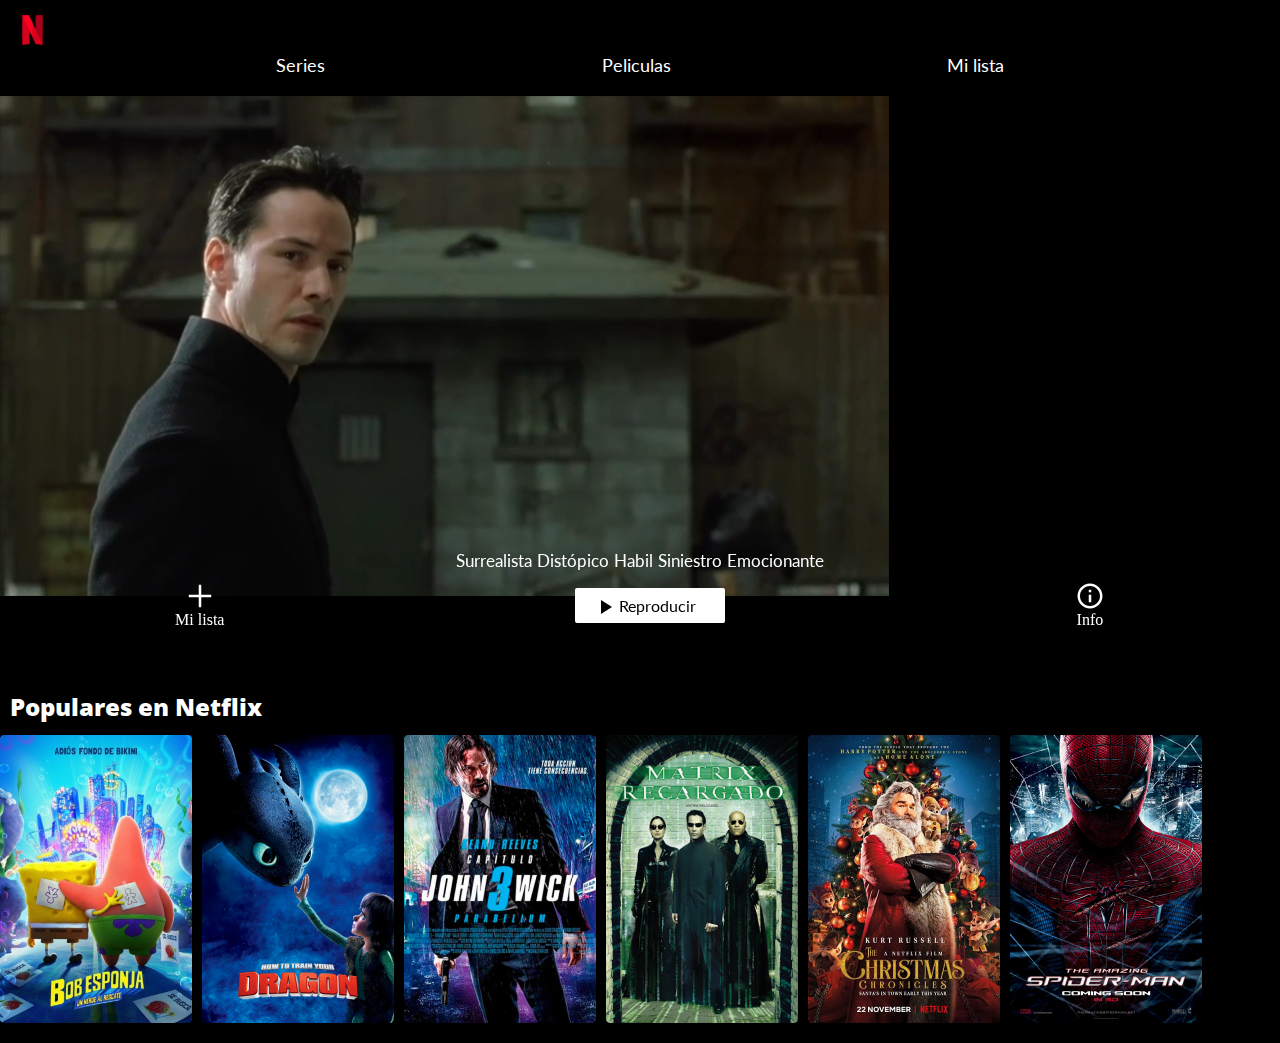
==== index.html @ ab686a57 "Avance de las secciones de peliculas" ====
<!DOCTYPE html>
<html lang="es">
<head>
    <meta charset="UTF-8">
    <meta http-equiv="X-UA-Compatible" content="IE=edge">
    <link rel="shortcut icon" href="./images/logo-netflix.png" type="image/x-icon">
    <meta name="viewport" content="width=device-width, initial-scale=1.0">
    <title>Reto Netflix</title>
    <link rel="stylesheet" href="styles.css">
</head>
<body>

    <header>

        <!--Contenedor logo superior y degradado-->
        <div class="container-logo">
           <img src="./images/logo-netflix.png" alt="Logo oficial Netflix">
        </div>
        <!--Contenedor Menu Pincipal-->
        <div class="container-menu">
           <ul>
               <li><a href="#">Series</a></li>
               <li><a href="#">Peliculas</a></li>
               <li><a href="#">Mi lista</a></li>
           </ul>
        </div>

        <div class="container-video">
            <video autoplay muted loop src="./images/matrix.mp4"></video>
        </div>

        <!--Contenedor temas y buttons-->
        <div class="containerlistbuttons">
            <div class="container-lista">
                <ul>
                    <li>Surrealista</li>
                    <li>Distópico</li>
                    <li>Habil</li>
                    <li>Siniestro</li>
                    <li>Emocionante</li>
                </ul>
            </div>

            <div class="contenedor-buttons">
                <div class="const-lista">
                    <img src="./images/iconos/plus.svg" alt="Icono de añadir">
                    <p>Mi lista</p>
                </div>
                <div class="const-play">
                    <button>Reproducir</button>
                </div>
                <div class="const-info">
                    <img src="./images/iconos/info.svg" alt="Icono Info">
                    <p>Info</p>
                </div>
            </div>
        </div>
         
    </header>

    <nav>
       <section>
           <h1>Populares en Netflix</h1>
           <div class="container-caratulas">
               <img src="./images/caratulas/bob.png" alt="">
               <img src="./images/caratulas/dragon.png" alt="">
               <img src="./images/caratulas/john.png" alt="">
               <img src="./images/caratulas/matrix.png" alt="">
               <img src="./images/caratulas/santa.png" alt="">
               <img src="./images/caratulas/spider-man.png" alt="">
           </div>
       </section>
    </nav>

<script src="script.js"></script> 
</body>
</html>
---- styles.css ----
@import url('https://fonts.googleapis.com/css2?family=Open+Sans:wght@600&display=swap');
@import url('https://fonts.googleapis.com/css2?family=Lato:wght@300&display=swap');


*{
    margin: 0;
    padding: 0;
    box-sizing: border-box;
}

html{
    scroll-behavior: smooth;
}

body{
    color: white;
    background-color: black;
}

/*Variables de color y fuentes*/
:root{
    --fuentetitulos: 'Open Sans', sans-serif;
    --fuentetextos: 'Lato', sans-serif;
    --colornegronetflix : #141414;
    --colorblanconetflix : white;
}


/*Estilos Header*/

header{
    width: 100%;
    height: auto;
    display: flex;
    flex-direction: column;
    
}

.container-video video{
    height: 500px;
}

.container-video{
    overflow: hidden;
}

.container-logo{
    width: 100%;
    padding: 10px;
}

.container-logo img{
    height: 30px;
    position: relative;
    left: 12px;
    top: 5px;
}

.container-menu{
    width: 100%;
    display: flex;
    padding-bottom: 20px;
}

.container-menu ul{
    display: flex;
    justify-content: space-evenly;
    width: 100%;
}

.container-menu ul li{
   list-style: none;
   font-size: 18px;
   font-family: var(--fuentetextos);
}

.container-menu ul li a{
    text-decoration: none;
    color: white;
    
}

.containerlistbuttons{
    position: absolute;
    top: 550px;
    display: flex;
    flex-direction: column;
    align-items: center;
    width: 100%;
}

.container-lista{
    display: flex;
    width: 100%;
    justify-content: center;
    overflow: hidden;
}

.container-lista ul{
    display: flex;
    gap: 5px;
}

.container-lista ul li{
    list-style: none;
    font-size: 17px;
    font-family: var(--fuentetextos);
}

.contenedor-buttons{
    display: flex;
    width: 100%;
    justify-content: space-around;
    align-items: center;
    padding-top: 10px;
}

.const-lista, .const-info{
    display: flex;
    flex-direction: column;
    align-items: center;
}

.const-info img, .const-lista img{
    width: 30px;
}

.const-play button{
    background-color: #FFFFFF;
    width: 150px;
    height: 35px;
    border: none;
    font-size: 16px;
    font-family: var(--fuentetextos);
    border-radius: 2px;
    outline: none;
    padding-left: 16px;
    background-image: url("./images/iconos/play.svg");
    background-repeat: no-repeat;
    background-attachment: scroll;
    background-position-y: 7px;
    background-position-x: 18px ;
}

/*Estilos Nav*/
nav{
    width: 100%;
    padding-top: 90px;
    display: flex;
}

nav section{
    width: 100%;
    display: flex;
    flex-direction: column;
}

nav section h1{
    align-self: flex-start;
    padding-bottom: 12px;
    margin-left: 10px;
    font-size: 24px;
    font-family: var(--fuentetitulos);
    font-weight: 800;

}

section .container-caratulas{
    width: 100%;
    display: flex;
    flex-direction: row;
    gap: 10px;
    overflow: auto;
    padding-bottom: 20px;
}
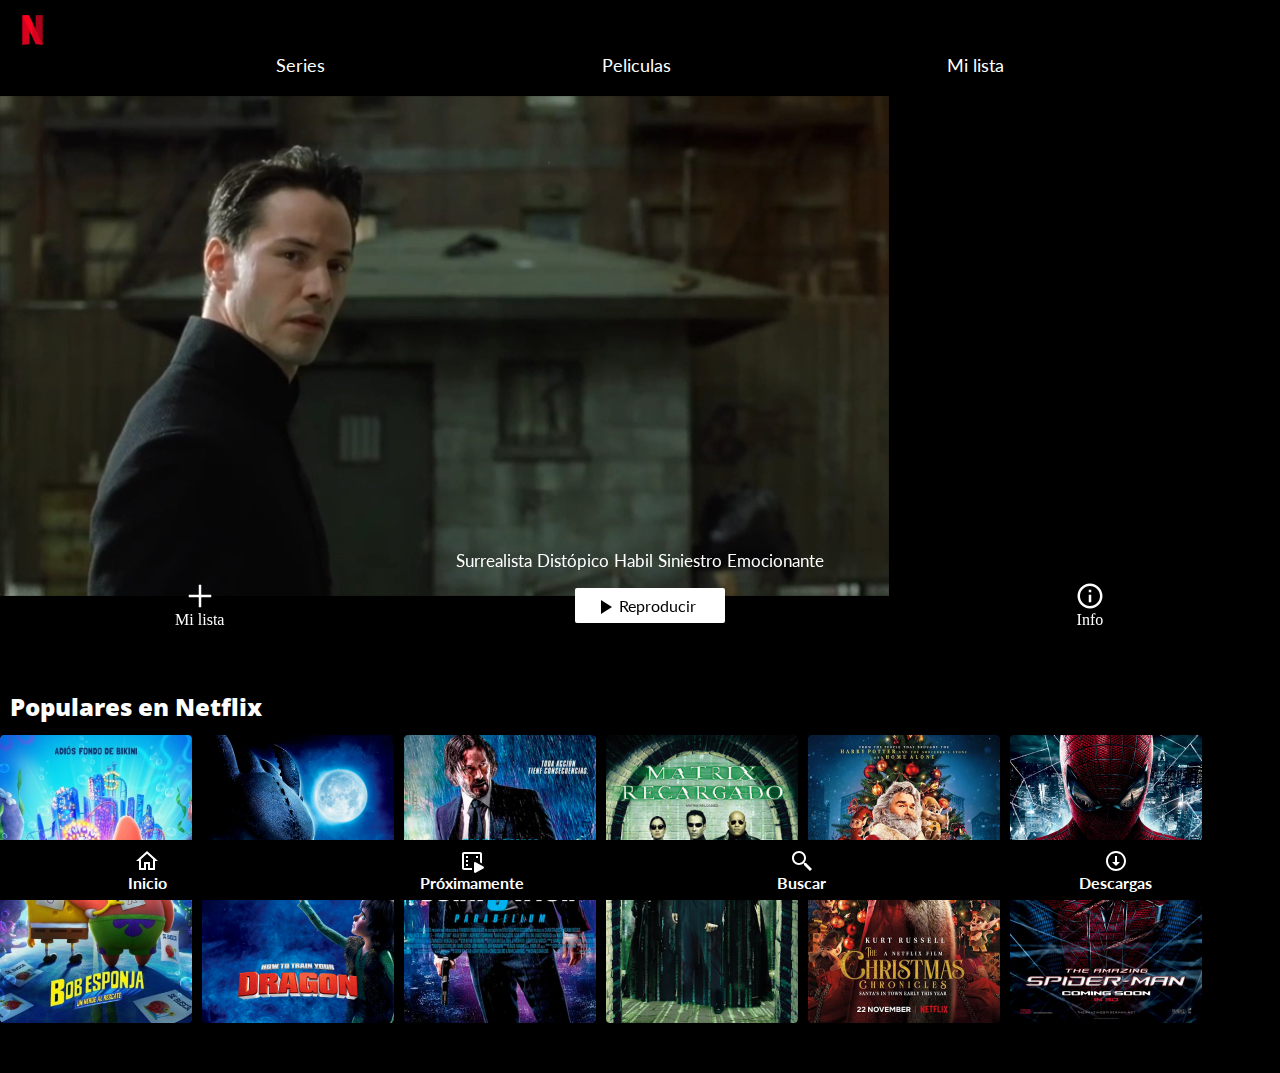
==== commit 0079117c: "Se agrego el footer" ====
--- a/index.html
+++ b/index.html
@@ -72,6 +72,26 @@
        </section>
     </nav>
 
+
+    <footer>
+        <div class="icon-inicio">
+           <img src="./images/iconos/home.svg" alt="">
+           <p>Inicio</p>
+        </div>
+        <div class="icon-proximamente">
+           <img src="./images/iconos/cinema.svg" alt="">
+           <p>Próximamente</p>
+        </div>
+        <div class="icon-buscar">
+           <img src="./images/iconos/search.svg" alt="">
+           <p>Buscar</p>
+        </div>
+        <div class="icon-descargas">
+           <img src="./images/iconos/dowload.svg" alt="">
+           <p>Descargas</p>
+        </div>
+    </footer>
+
 <script src="script.js"></script> 
 </body>
 </html>--- a/styles.css
+++ b/styles.css
@@ -171,5 +171,30 @@
     flex-direction: row;
     gap: 10px;
     overflow: auto;
-    padding-bottom: 20px;
+    padding-bottom: 50px;
+}
+
+/*Estilos footer*/
+footer{
+    width: 100%;
+    height: 60px;
+    position: fixed;
+    background-color: black;
+    z-index: 5;
+    color: white;
+    bottom: 0px;
+    display: flex;
+    justify-content: space-around;
+    align-items: center;
+    border: 1px solid black;
+}
+
+footer .icon-inicio, .icon-proximamente, .icon-buscar, .icon-descargas{
+    display: flex;
+    flex-direction: column;
+    align-items: center;
+    cursor: pointer;
+    font-size: 16px;
+    font-family: var(--fuentetextos);
+    font-weight: bold;
 }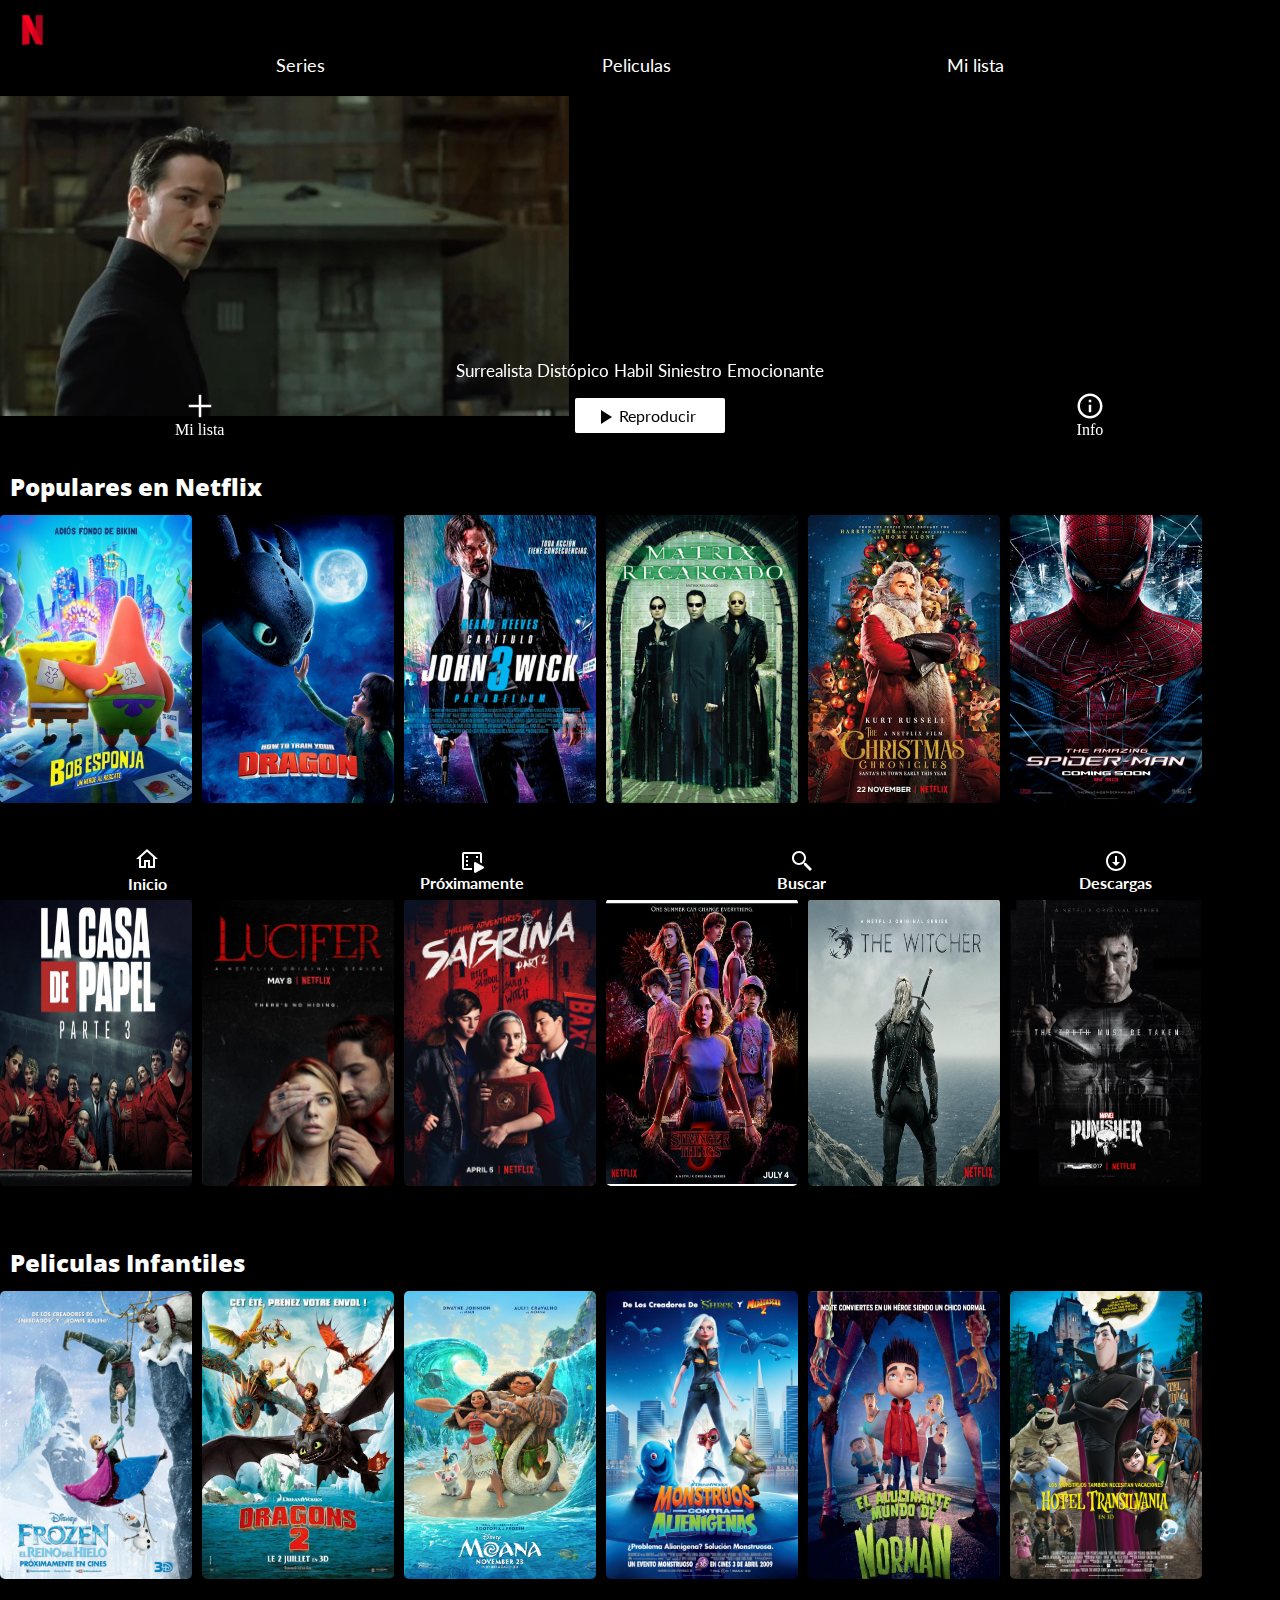
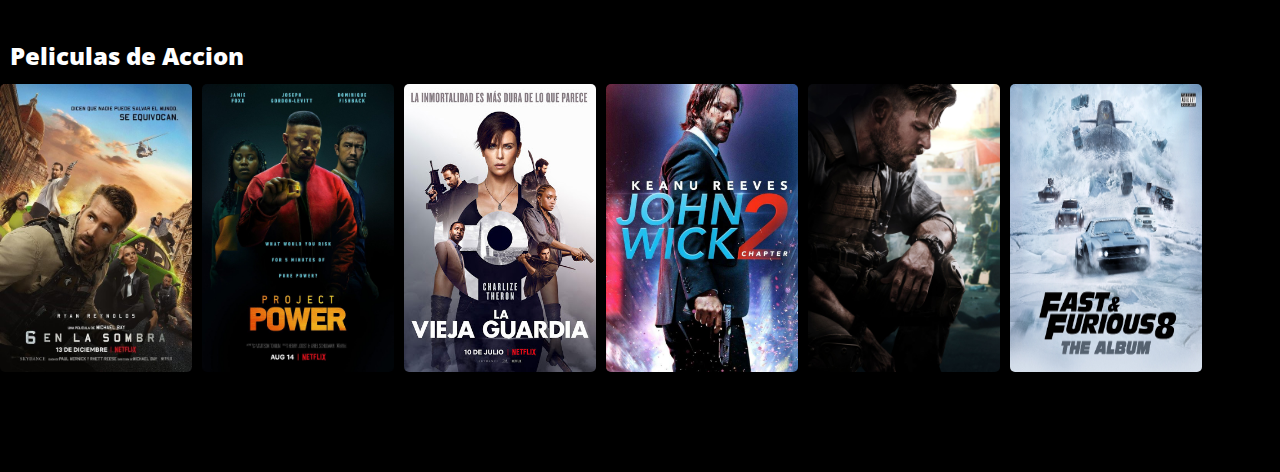
==== commit 67cebc20: "Finalizacion cartelera de peliculas" ====
--- a/index.html
+++ b/index.html
@@ -13,7 +13,7 @@
     <header>
 
         <!--Contenedor logo superior y degradado-->
-        <div class="container-logo">
+        <div class="container-logo" id="container-logo">
            <img src="./images/logo-netflix.png" alt="Logo oficial Netflix">
         </div>
         <!--Contenedor Menu Pincipal-->
@@ -59,7 +59,7 @@
     </header>
 
     <nav>
-       <section>
+       <section class="section1">
            <h1>Populares en Netflix</h1>
            <div class="container-caratulas">
                <img src="./images/caratulas/bob.png" alt="">
@@ -70,13 +70,52 @@
                <img src="./images/caratulas/spider-man.png" alt="">
            </div>
        </section>
+
+       <section class="section2">
+           <h1>Series de EE.UU</h1>
+           <div class="container-caratulas caratulas-2">
+               <img src="./images/caratulas/casadepapel.jpeg" alt="">
+               <img src="./images/caratulas/lucifer.jpg" alt="">
+               <img src="./images/caratulas/sabrina.jpg" alt="">
+               <img src="./images/caratulas/stranger.png" alt="">
+               <img src="./images/caratulas/The-Witcher.jpg" alt="">
+               <img src="./images/caratulas/The_Punisher.png" alt="">
+           </div>
+       </section>
+
+       <section class="section3">
+           <h1>Peliculas Infantiles</h1>
+           <div class="container-caratulas caratulas-3">
+              <img src="./images/caratulas/Frozen_El_Reino_Del_Hielo-Cartel.jpg" alt="">
+              <img src="./images/caratulas/how_to_train_your_dragon_2_dreamworks_2014_poster3 (1).jpg" alt="">
+              <img src="./images/caratulas/Moana_official_poster.jpg" alt="">
+              <img src="./images/caratulas/Monstruos_Contra_Alienigenas-Cartel.jpg" alt="">
+              <img src="./images/caratulas/peliculas-de-halloween-para-ninos-10-unamamanovata.jpg" alt="">
+              <img src="./images/caratulas/Hotel_Transilvania-Cartel.jpg" alt="">
+            </div>
+       </section>
+
+       <section class="section4">
+           <h1>Peliculas de Accion</h1>
+           <div class="container-caratulas caratulas-4">
+              <img src="./images/caratulas/accion1.jpg" alt="">
+              <img src="./images/caratulas/accion2.jpg" alt="">
+              <img src="./images/caratulas/accion3.jpg" alt="">
+              <img src="./images/caratulas/accion4.jpg" alt="">
+              <img src="./images/caratulas/accion5.jpg" alt="">
+              <img src="./images/caratulas/accion6.jpeg" alt="">
+           </div>
+       </section>
     </nav>
 
 
     <footer>
-        <div class="icon-inicio">
-           <img src="./images/iconos/home.svg" alt="">
-           <p>Inicio</p>
+        <div class="icon-inicio" >
+           <a href="#container-logo">
+               <img src="./images/iconos/home.svg" alt="">
+            </a>
+               <p>Inicio</p>
+           
         </div>
         <div class="icon-proximamente">
            <img src="./images/iconos/cinema.svg" alt="">
--- a/styles.css
+++ b/styles.css
@@ -37,7 +37,7 @@
 }
 
 .container-video video{
-    height: 500px;
+    height: 320px;
 }
 
 .container-video{
@@ -82,7 +82,7 @@
 
 .containerlistbuttons{
     position: absolute;
-    top: 550px;
+    top: 360px;
     display: flex;
     flex-direction: column;
     align-items: center;
@@ -145,17 +145,18 @@
 /*Estilos Nav*/
 nav{
     width: 100%;
-    padding-top: 90px;
-    display: flex;
-}
-
-nav section{
-    width: 100%;
-    display: flex;
-    flex-direction: column;
-}
-
-nav section h1{
+    padding-top: 50px;
+    display: flex;
+    flex-direction: column;
+}
+
+nav .section1{
+    width: 100%;
+    display: flex;
+    flex-direction: column;
+}
+
+nav .section1 h1, nav .section2 h1, nav .section3 h1, .section4 h1{
     align-self: flex-start;
     padding-bottom: 12px;
     margin-left: 10px;
@@ -165,7 +166,7 @@
 
 }
 
-section .container-caratulas{
+ .container-caratulas{
     width: 100%;
     display: flex;
     flex-direction: row;
@@ -173,6 +174,32 @@
     overflow: auto;
     padding-bottom: 50px;
 }
+
+.section2{
+    width: 100%;
+    display: flex;
+    flex-direction: column;
+    padding-bottom: 10px;
+}
+
+.caratulas-2 img, .caratulas-3 img, .caratulas-4 img{
+    width: 192px;
+    height: 288px;
+    border-radius: 5px;
+}
+
+.section3{
+    width: 100%;
+    display: flex;
+    flex-direction: column;
+    padding-bottom: 10px;
+}
+
+
+.section4{
+    padding-bottom: 50px;
+}
+
 
 /*Estilos footer*/
 footer{
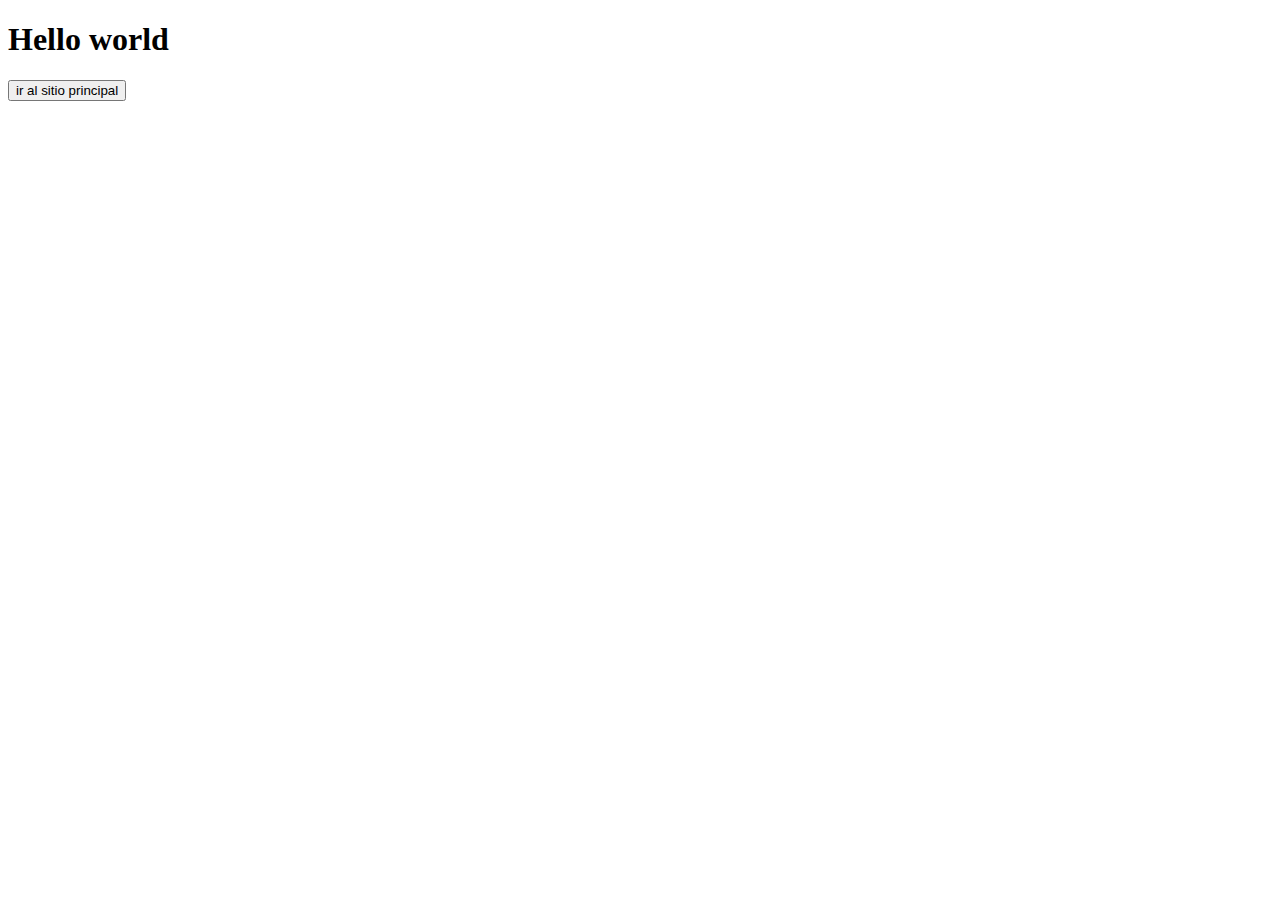
==== commit fcc4ac53: "Inclusion de una nueva hoja de html" ====
--- a/index.html
+++ b/index.html
@@ -3,134 +3,13 @@
 <head>
     <meta charset="UTF-8">
     <meta http-equiv="X-UA-Compatible" content="IE=edge">
-    <link rel="shortcut icon" href="./images/logo-netflix.png" type="image/x-icon">
     <meta name="viewport" content="width=device-width, initial-scale=1.0">
-    <title>Reto Netflix</title>
-    <link rel="stylesheet" href="styles.css">
+    <title>Netflix</title>
+    <link rel="stylesheet" href="./stylesindex.css">
 </head>
 <body>
-
-    <header>
-
-        <!--Contenedor logo superior y degradado-->
-        <div class="container-logo" id="container-logo">
-           <img src="./images/logo-netflix.png" alt="Logo oficial Netflix">
-        </div>
-        <!--Contenedor Menu Pincipal-->
-        <div class="container-menu">
-           <ul>
-               <li><a href="#">Series</a></li>
-               <li><a href="#">Peliculas</a></li>
-               <li><a href="#">Mi lista</a></li>
-           </ul>
-        </div>
-
-        <div class="container-video">
-            <video autoplay muted loop src="./images/matrix.mp4"></video>
-        </div>
-
-        <!--Contenedor temas y buttons-->
-        <div class="containerlistbuttons">
-            <div class="container-lista">
-                <ul>
-                    <li>Surrealista</li>
-                    <li>Distópico</li>
-                    <li>Habil</li>
-                    <li>Siniestro</li>
-                    <li>Emocionante</li>
-                </ul>
-            </div>
-
-            <div class="contenedor-buttons">
-                <div class="const-lista">
-                    <img src="./images/iconos/plus.svg" alt="Icono de añadir">
-                    <p>Mi lista</p>
-                </div>
-                <div class="const-play">
-                    <button>Reproducir</button>
-                </div>
-                <div class="const-info">
-                    <img src="./images/iconos/info.svg" alt="Icono Info">
-                    <p>Info</p>
-                </div>
-            </div>
-        </div>
-         
-    </header>
-
-    <nav>
-       <section class="section1">
-           <h1>Populares en Netflix</h1>
-           <div class="container-caratulas">
-               <img src="./images/caratulas/bob.png" alt="">
-               <img src="./images/caratulas/dragon.png" alt="">
-               <img src="./images/caratulas/john.png" alt="">
-               <img src="./images/caratulas/matrix.png" alt="">
-               <img src="./images/caratulas/santa.png" alt="">
-               <img src="./images/caratulas/spider-man.png" alt="">
-           </div>
-       </section>
-
-       <section class="section2">
-           <h1>Series de EE.UU</h1>
-           <div class="container-caratulas caratulas-2">
-               <img src="./images/caratulas/casadepapel.jpeg" alt="">
-               <img src="./images/caratulas/lucifer.jpg" alt="">
-               <img src="./images/caratulas/sabrina.jpg" alt="">
-               <img src="./images/caratulas/stranger.png" alt="">
-               <img src="./images/caratulas/The-Witcher.jpg" alt="">
-               <img src="./images/caratulas/The_Punisher.png" alt="">
-           </div>
-       </section>
-
-       <section class="section3">
-           <h1>Peliculas Infantiles</h1>
-           <div class="container-caratulas caratulas-3">
-              <img src="./images/caratulas/Frozen_El_Reino_Del_Hielo-Cartel.jpg" alt="">
-              <img src="./images/caratulas/how_to_train_your_dragon_2_dreamworks_2014_poster3 (1).jpg" alt="">
-              <img src="./images/caratulas/Moana_official_poster.jpg" alt="">
-              <img src="./images/caratulas/Monstruos_Contra_Alienigenas-Cartel.jpg" alt="">
-              <img src="./images/caratulas/peliculas-de-halloween-para-ninos-10-unamamanovata.jpg" alt="">
-              <img src="./images/caratulas/Hotel_Transilvania-Cartel.jpg" alt="">
-            </div>
-       </section>
-
-       <section class="section4">
-           <h1>Peliculas de Accion</h1>
-           <div class="container-caratulas caratulas-4">
-              <img src="./images/caratulas/accion1.jpg" alt="">
-              <img src="./images/caratulas/accion2.jpg" alt="">
-              <img src="./images/caratulas/accion3.jpg" alt="">
-              <img src="./images/caratulas/accion4.jpg" alt="">
-              <img src="./images/caratulas/accion5.jpg" alt="">
-              <img src="./images/caratulas/accion6.jpeg" alt="">
-           </div>
-       </section>
-    </nav>
-
-
-    <footer>
-        <div class="icon-inicio" >
-           <a href="#container-logo">
-               <img src="./images/iconos/home.svg" alt="">
-            </a>
-               <p>Inicio</p>
-           
-        </div>
-        <div class="icon-proximamente">
-           <img src="./images/iconos/cinema.svg" alt="">
-           <p>Próximamente</p>
-        </div>
-        <div class="icon-buscar">
-           <img src="./images/iconos/search.svg" alt="">
-           <p>Buscar</p>
-        </div>
-        <div class="icon-descargas">
-           <img src="./images/iconos/dowload.svg" alt="">
-           <p>Descargas</p>
-        </div>
-    </footer>
-
-<script src="script.js"></script> 
+    
+    <h1>Hello world</h1>
+    <a href="start.html"><button>ir al sitio principal</button></a>
 </body>
 </html>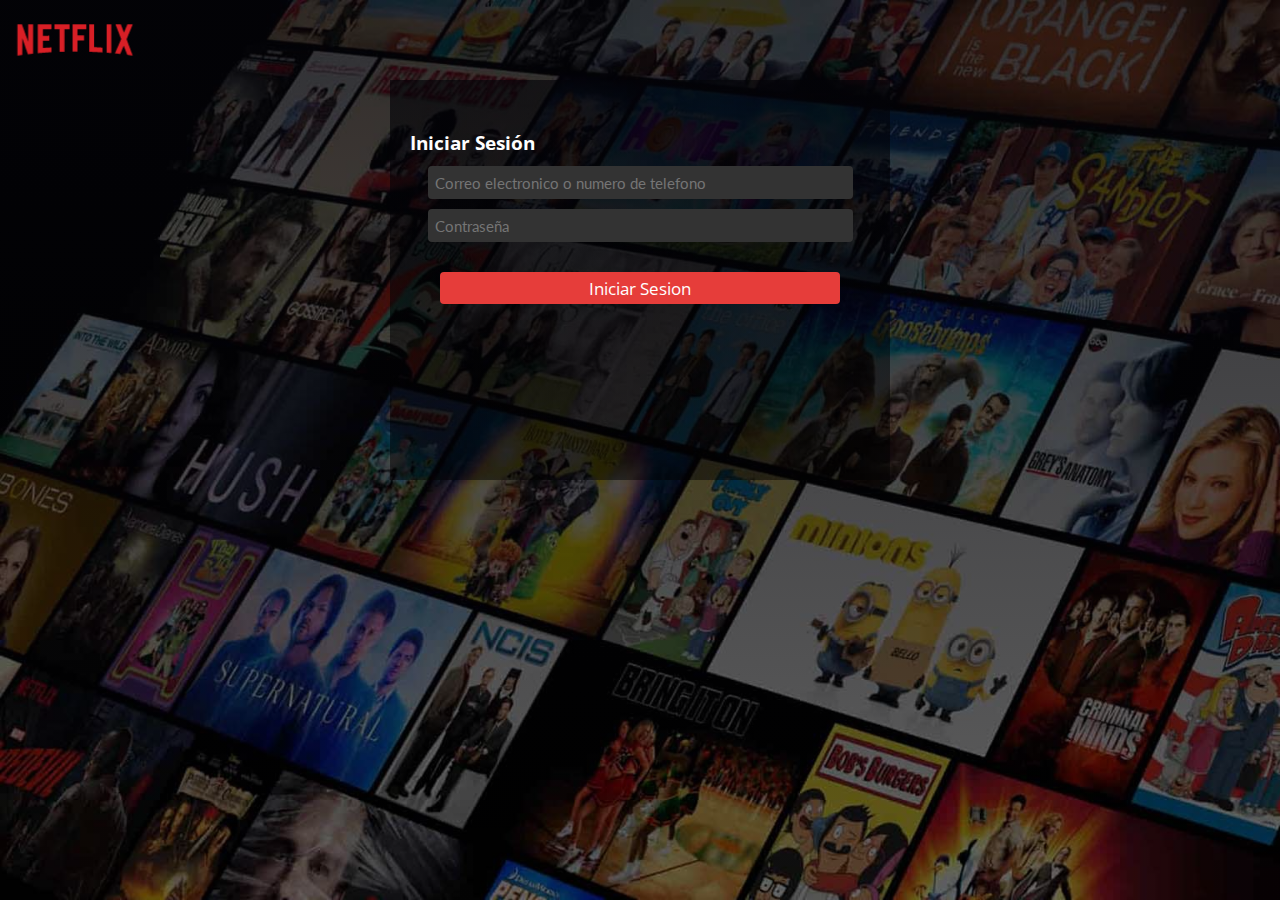
==== commit 8f14acaf: "Creacion de la pantalla de inicio" ====
--- a/index.html
+++ b/index.html
@@ -9,7 +9,24 @@
 </head>
 <body>
     
-    <h1>Hello world</h1>
-    <a href="start.html"><button>ir al sitio principal</button></a>
+    <header>
+        <div class="filter"></div>
+        <!--Contenedor Logo-->
+        <div class="container-logo">
+           <img src="./ims-index/0-281af5-removebg-preview.png" alt="">
+        </div>
+        
+        <!--Contenedor Login-->
+        <div class="form-container">
+           <form action="">
+               <h1>Iniciar Sesión</h1>
+               <input type="email" id="inputemail" placeholder="Correo electronico o numero de telefono" required>
+               <input type="password" id="inputpassword" placeholder="Contraseña" required>
+               <button type="submit" id="buttonsubmit">Iniciar Sesion</button>
+           </form>
+        </div>
+    </header>
+
+<script src="scriptstart.js"></script>
 </body>
 </html>--- a/stylesindex.css
+++ b/stylesindex.css
@@ -0,0 +1,110 @@
+
+
+@import url('https://fonts.googleapis.com/css2?family=Open+Sans:wght@600&display=swap');
+@import url('https://fonts.googleapis.com/css2?family=Lato:wght@300&display=swap');
+
+
+*{
+    margin: 0;
+    padding: 0;
+    box-sizing: border-box;
+}
+
+/*Variables de color y fuentes*/
+:root{
+    --fuentetitulos: 'Open Sans', sans-serif;
+    --fuentetextos: 'Lato', sans-serif;
+    --colornegronetflix : #141414;
+    --colorblanconetflix : white;
+}
+
+header{
+    width: 100%;
+    height: 100vh;
+    background: url("./ims-index/back-netflix.jpg");
+    background-repeat: no-repeat;
+    background-size: cover;
+}
+
+.container-logo{
+    width: 100%;
+    display: flex;
+    height: auto;
+}
+
+.container-logo img{
+    width: 150px;
+    z-index: 2;
+    position: relative;
+    bottom: 10px;
+}
+
+.filter{
+    width: 100%;
+    position: absolute;
+    height: 100%;
+    z-index: 1;
+    background: rgb(0,0,0);
+    background: linear-gradient(180deg, rgba(0,0,0,1) 0%, rgba(3,3,8,0.7483368347338936) 0%, rgba(0,0,0,0.4766281512605042) 100%);
+}
+
+.form-container{
+    width: 100%;
+    height: auto;
+    z-index: 2;
+    color: white;
+    position: relative;
+    display: flex;
+    justify-content: center;
+    bottom: 20px;
+}
+
+.form-container form{
+    width: 80%;
+    max-width: 500px;
+    height: 400px;
+    background: rgb(0,0,0);
+    background: linear-gradient(180deg, rgba(0,0,0,1) 0%, rgba(3,3,8,0.6446953781512605) 0%, rgba(0,0,0,0.4766281512605042) 100%);
+    display: flex;
+    flex-direction: column;
+    align-items: center;
+    padding-top: 50px;
+}
+
+.form-container form h1{
+    color: white;
+    font-family: var(--fuentetitulos);
+    font-size: 19px;
+    display: flex;
+    align-self: flex-start;
+    margin-left: 20px;
+
+}
+
+.form-container form input{
+    background-color: #333333;
+    border: none;
+    margin-top: 10px;
+    width: 85%;
+    height: 33px;
+    outline: none;
+    padding: 7px;
+    color: white;
+    font-size: 15px;
+    font-family: var(--fuentetextos);
+    border-radius: 4px;
+}
+
+.form-container form button{
+    margin-top: 30px;
+    width: 80%;
+    height: 32px;
+    color: white;
+    background-color: #E63D3A;
+    border: none;
+    border-radius: 4px;
+    font-size: 17px;
+    font-family: var(--fuentetitulos);
+    outline: none;
+    cursor: pointer;
+}